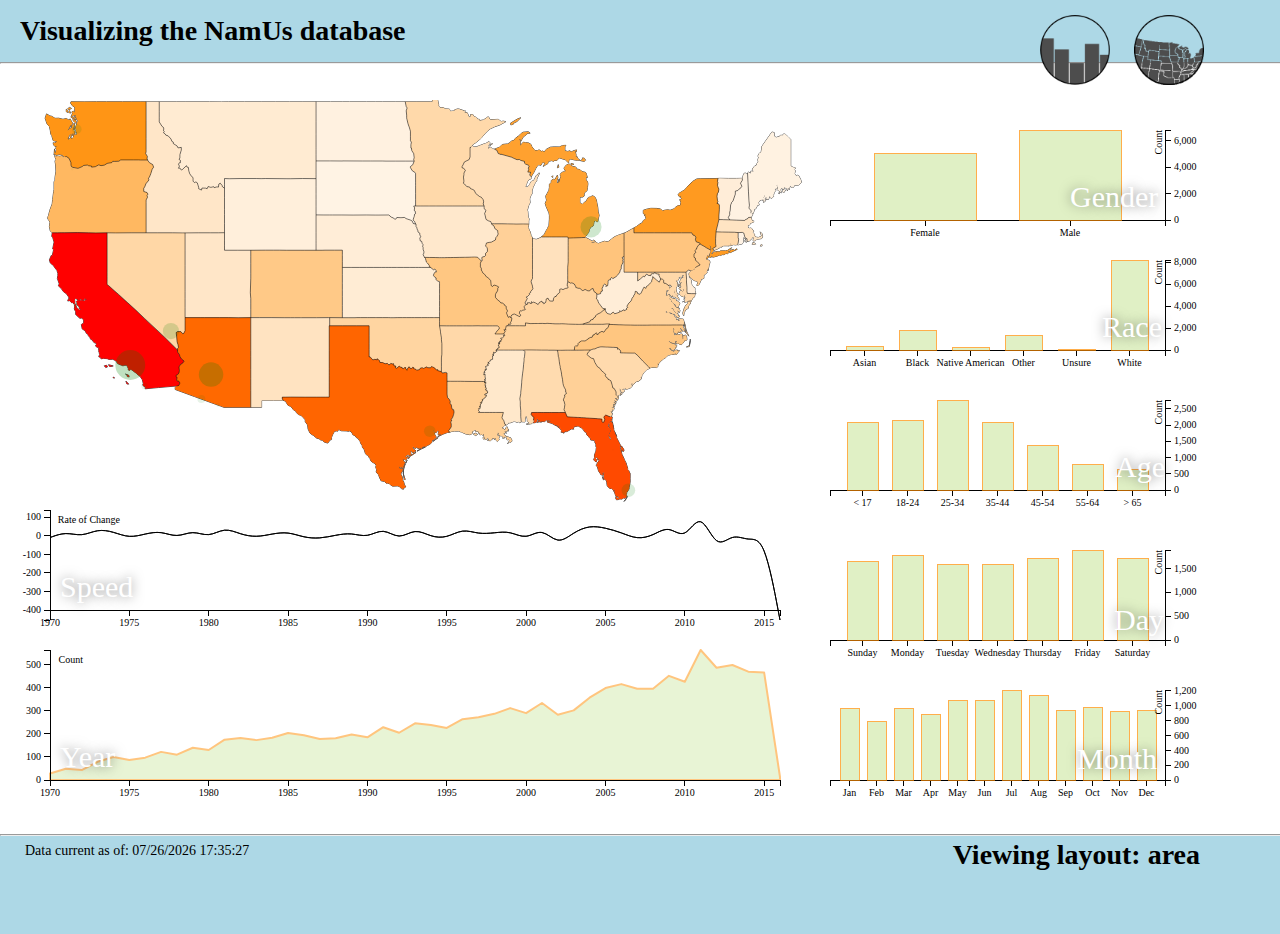
==== area.html @ 66db26d9 "Initial commit" ====
<!DOCTYPE html>
<html onclick="applyFilter(null, false);">
<head>
<meta charset='utf-8'>

<title>
Visualizing the NamUs Database
</title>
</head>

<style>
/* CSS properties here */

html, body {
    max-width: 100%;
    overflow-x: hidden;
}

body {
    font-size: 14px;
    font-family: Calibri;
    margin-bottom: -20px;
    margin-top: 0px;
    margin-left: 0px;
    margin-right: 0px;
}

td {
    vertical-align: top;
}

path {
  stroke-linejoin: round;
}

.element{
    text-shadow: 0px 0px 12px rgba(0, 0, 0, 0.5);
    color: #FFFFFF;
    font-size: 30px;
}

.filtergrid {
box-shadow: 0px 0px 40px 25px rgba(211, 235, 173, 0.75);
-moz-box-shadow: 0px 0px 40px 25px rgba(211, 235, 173, 0.75);
-webkit-box-shadow: 0px 0px 40px 25px rgba(211, 235, 173, 0.75);
}

.state-boundary {
  fill: none;
  stroke: #000;
  stroke-width: 0.5px;
}
  
.graticule { 
   fill: none;
   stroke: #000;
   stroke-width: 1px;
}

#tooltip {
    position: absolute;
    background-color: black;
    width: auto;
    height: auto;
    padding: 7px;
    -webkit-border-radius: 10px;
    -moz-border-radius: 10px;
    border-radius: 10px;
    -webkit-box-shadow: 4px 4px 10px rgba(0, 0, 0, 0.4);
    -mox-box-shadow: 4px 4px 4px 10px rgba(0, 0, 0, 0.4);
    box-shadow: 4px 4px 10px rbga(0, 0, 0, 0.4);
    pointer-events: none;
}

#tooltip.hidden {
    opacity: 0;
}

#location { 
	color: DarkOrange;
}

#tooltext { 
	color: white;
}

#total {
	color: yellow;
}

#tooltip p {
    margin: 0;
    font-family: sans-serif;
    font-size: 12px;
    line-height: 20px;
}

.bar {
    fill: #d3ebad;
    opacity: 0.7;
    stroke: darkorange;
    shape-rendering: crispEdges;
} 

.xaxis path, .xaxis line {
    fill: none;
    stroke: #000;
    shape-rendering: crispEdges;
}

.xaxis text{
    font-size: 10px;
}

.yaxis text {
    font-size: 10px;
}

.yaxis path, .yaxis line {
    
    fill: none;
    stroke: #000;
    shape-rendering: crispEdges;
    
}

.above {
  fill: #d3ebad;
}

.below {
  fill: darkorange;
  opacity: 0.5;
}
.line {
  fill: none;
  stroke: #000;
  stroke-width: 1px;
}

.filler {
    fill: darkorange;
    stroke: green;
    stroke-width: 2px;
    opacity: 0.5;
}


#svg {
    position: absolute;
    top: 100px;
    left: 20px;
}

#gender {
    position: absolute;
    left: 800px;
    top: 100px;
}

#race {
    position: absolute;
    left: 800px;
    top: 230px;
}

#age {
    position: absolute;
    left: 800px;
    top:  370px;
}

#day {
    position: absolute;
    left: 800px;
    top: 520px;
}

#month{
    position: absolute;
    left: 800px;
    top: 660px;    
}

#roc {
    position: absolute;
    left: 0px;
    top: 490px;
    z-index: -9999;
}

#year {
    position: absolute;
    left: 0px;
    top: 630px;
}

</style>

<body background="img/bg.png">

<script src='js/d3.v3.min.js'></script>
<script src='js/crossfilter.v1.js'></script>
<script src='js/topojson.js'></script>
<script src='js/jquery-2.1.3.js'></script>
<script src='js/jquery-ui.min.js'></script>
<script src='js/xdate.js'></script>

<div style="position: absolute; width: 100%; background-color: lightblue; padding: -10px -10px -10px -10px; ">
    
    <div style="height: 15px;"></div>
    <div align='left' id='title' style='height: 40px; font-size: 28px; font-family: Calibri; font-weight: bold; width: 1200px; margin-left:20px;'>
        Visualizing the NamUs database
    </div>

<hr align='left' width='100%' style="color: black !important; margin-bottom: 0px !important;">
  
</div>    

<script>
//Place JavaScript here
Array.prototype.sortOn = function(key){
    
    this.sort(function(a, b){
    
        if(a[key] < b[key]){
        
            return -1;
        
        }else if(a[key] > b[key]){
        
            return 1;
        }
        
        return 0;
    });
};

//Create canvas for choropleth
d3.select('body').append('svg')
	.attr('id', 'svg')
	.attr('width', 800)
	.attr('height', 425);

d3.select('body').append('svg:svg')
        .attr('id', 'gender')
        .attr('width', 400)
        .attr('height', 180);

d3.select('body').append('svg:svg')
        .attr('id', 'age')
        .attr('width', 400)
        .attr('height', 180);

d3.select('body').append('svg:svg')
        .attr('id', 'race')
        .attr('width', 400)
        .attr('height', 180);

d3.select('body').append('svg:svg')
        .attr('id', 'day')
        .attr('width', 400)
        .attr('height', 180);

d3.select('body').append('svg:svg')
        .attr('id', 'month')
        .attr('width', 400)
        .attr('height', 180);
    
function drawMap() {
    
    var project = d3.geo.mercator()
                .center([-90, 35])
		.scale(750);

    var path = d3.geo.path()
		.projection(project);

    var svg = d3.select('#svg');
    
    d3.json('json/us-states.json', function(json) {        
    
	svg.append('path')
		.datum(topojson.feature(json, json.objects.land))
		.attr('id', 'land')
		.attr('d', path)
		.attr('fill', '#fff')
		.attr('opacity', 0.7)
		.attr('stroke', 'black');
	
	svg.selectAll('path')
		.data(topojson.mesh(json, json.objects.states))
		.enter().append('path')
		.attr('d', path);
		
	svg.insert('path', '.graticule')
		.datum(topojson.mesh(json, json.objects.states, function(a, b) { return a !== b; }))
		.attr('class', 'state-boundary')
		.attr('d', path);
        
        svg.append("g")
	  	.attr("class", "map")
	   	.selectAll("path")
	   	.data(topojson.feature(json, json.objects.states).features)
	       	.enter().append("path")
	       	.attr("d", path)
                .attr("fill", "none")
	      	.attr("id", function(d){return d.properties.abb;});
	
    });    
        	
};

function categories(data,cat) {
	
	var cat_count = {};

	for(var i = 0; i< data.length; i++) {
			var num = data[i][cat];
			cat_count[num] = cat_count[num] ? cat_count[num]+1 : 1;};
		
	
        var states = []; 
	var prop;
	
        for (prop in cat_count) {
	
            states.push({'key' : prop, 'value' : cat_count[prop]});

        };
        
        return states;   
    
};
	
function drawPlaces() {
    
    d3.json('json/us-states.json', function(json) {        
    
        d3.csv('data/missing.csv', function(error, data) {
        
        data.forEach(function(d) {
            
            d.date = d3.time.format('%m/%d/%Y').parse(d.date);
            d.age = +d.age;
            d.year = +d.year;
            
        })
        
        var cf = crossfilter(data);        
        
        var states = categories(data, 'state');
                
        var byCity = cf.dimension(function(d) { return d.loc; });
        var ctyGroup = byCity.group();
              
        var cities = [];
        
        ctyGroup.reduceCount().top(100).forEach(function(d, i) {
            
            cities.push(d);
            
        });
        
        for(i = 0; i < cities.length; i++) {
            
            byCity.filterExact(cities[i]['key']);
            
            var dict = [];
            
            byCity.top(1).forEach(function(d, i) {
                
                dict.push(d.lat, d.lon);
                
            });
            
            cities[i].lat = dict[0];
            cities[i].lon = dict[1];
            
        };
        
        
        var project = d3.geo.mercator()
                .center([-90, 35])
		.scale(750);

        var path = d3.geo.path()
            	.projection(project);


        var radScale = d3.scale.sqrt()
		.domain([d3.min(cities, function (d) {return +d.value; }), 
			d3.max(cities, function (d) {return +d.value; })])
		.range([4,30]);
        
        var color = d3.scale.linear()
        	.domain([-50,600])
                .range(["white", "darkorange"]);
	
        var svg = d3.select('#svg');

        svg.selectAll("circle")
		.data(cities).enter().append("circle")
			.attr("id", function (d) {return d.key; })
			.attr("cx", function(d) {
				return project([+d.lon, +d.lat])[0];})
			.attr("cy", function(d) { 
				return project([+d.lon, +d.lat])[1];})
			.attr("r", 0)
			.style("fill", "green")
			.attr("opacity",0.0)
				.transition().duration(1500).delay(function (d, i) { return i*30; })
					.attr("cx", function(d) {
						return project([+d.lon, +d.lat])[0];})
					.attr("cy", function(d) { 
						return project([+d.lon, +d.lat])[1];})
					.attr("r", function (d) { return radScale(d.value); })
					.style("fill", "green")
					.attr("opacity",0.5)
					.sort(function (a, b) { return b.value - a.value; });
	
        
        states.forEach(function (d) {
		
		svg.select("path#"+d.key)
			.datum(d)
			.style("fill", "white")
				.transition().duration(750)
					.style("fill", color(+d.value)); 
        
        });
        
        svg.insert("path", ".graticule")
            .datum(topojson.mesh(json, json.objects.states, function(a, b) { return a !== b; }))
		.attr("class", "state-boundary")
		.attr("d", path)
		.style("stroke","black");
        
        states.forEach(function (d) {
		
            svg.select("path#"+d.key)
			.datum(d)
			.on("mouseover", function (d) {
			
                                d3.select("#tooltip")
					.style("left", (d3.event.pageX + 50) + "px")
					.style("top", (d3.event.pageY - 30) + "px")
					.style("opacity", 0.7)
					.select("#location")
						.text(d.key)
						.style("opacity", 1);

                                d3.select("#tooltip")
					.select("#total")
						.style("opacity", 1)
						.text(d.value); 
                                
                                applyFilter(d.key, false);
                                                                        
                        })
			
                        .on("mouseout", function () {
			
                            d3.select("#tooltip")
				.style("opacity", 0);
                        
                        
                        
                        })});	
	
            svg.selectAll("circle")
               .data(cities)
                    .sort(function (a, b) { return b.value - a.value; })
                        .on("mouseover", function (d) {
                            
                            d3.select(this).transition().duration(500)
				.attr("r", radScale(1.5 * d.value))
				.style("fill", "yellow")
				.style("stroke", "black")
				.style("stroke-width", "3");
			
                            d3.select("#tooltip")
                               .style("left", (d3.event.pageX + 50) + "px")
                               .style("top", (d3.event.pageY - 30) + "px")
                               .style("opacity", 0.7)
                               .select("#location")
                                    .text(d.key)
                                    .style("opacity", 1);
			
                            d3.select("#tooltip")
                                .select("#total")
				.style("opacity", 1)
                                    .text(d.value);
                        
                            applyFilter(d.key, false);
                                
                        })
		
                            .on("mouseout", function (d) {
			
                                d3.select(this)
                                    .transition().duration(500)
					.attr("r", radScale(d.value))
					.style("fill", "green")
					.style("stroke", "green")
					.style("stroke-width", "1");
			
                                d3.select("#tooltip")
                                    .style("opacity", 0);
                            
                                              
                        });
           
            });
    
    });
    
};
    
function drawBars(id, data) {
    
    if(id === "#gender" | id === "#race") {
        
        data.sortOn("key");
        
    }
    
    if(id === "#month") {
        data.sort(function(a, b) { 
            
            return d3.time.format("%b").parse(a.key) - d3.time.format("%b").parse(b.key); 
        
        });
    };
    
    if(id === "#day") {
        
        var temp = [0, 0, 0, 0, 0, 0, 0];
        
        data.forEach(function(d, i) {
            
            var day = d.key;
            
            if(day==="Sunday") {
                
                temp[0] = d;
            
            } else if(day === "Monday") {
                
                temp[1] = d;
            
            } else if(day === "Tuesday") {
                
                temp[2] = d;
            
            } else if(day === "Wednesday") {
                
                temp[3] = d;
                
            } else if(day === "Thursday") {
                
                temp[4] = d;
                
            } else if(day === "Friday") {
                
                temp[5] = d;
                
            } else { temp[6] = d; };           
                    
        });
        
        data = temp;
        
    };
    
    var margin = {top: 30, right: 30, bottom: 30, left: 30};
    var width = 400 - margin.left - margin.right;
    var height = 150 - margin.top - margin.bottom; 
    
    var x = d3.scale.ordinal().rangeRoundBands([5, width], 0.3);
    var y = d3.scale.linear().range([height, 0]);
    
    var xAxis = d3.svg.axis().scale(x).orient('bottom');
    var yAxis = d3.svg.axis().scale(y).orient('right').ticks(5);
    
    var chart = d3.select(id)
        .append('g')
            .attr('transform', 'translate(' + (margin.left - 5) + ',' + margin.top + ')');
    
    x.domain(data.map(function (d) { return d.key; }));
    y.domain([0, d3.max(data, function(d) { return d.value; })]);
    
    chart.append('g')
        .attr('class', 'xaxis')
        .attr('transform', 'translate(0,' + height + ")")
        .call(xAxis);

    chart.selectAll('rect')
        .data(data).enter().append('rect')
            .attr('class', 'bar')
            .attr('x', function(d, i) { return x(d.key); })
            .attr('y', function (d) { return y(d.value); })
            .attr('height', function(d) { return height - y(d.value); })
            .attr('width', x.rangeBand());
    
    chart.append('g')
        .attr('class', 'yaxis')
        .attr('transform', 'translate(' + width + ',0)')
        .call(yAxis)
        .append('text')
            .attr('transform', 'rotate(-90)')
            .attr('y', -10)
            .attr('dy', '.71em')
            .style('text-anchor', 'end')
            .text('Count');    
    
};

function updateBars(id, data) {
    
    if(id === "#gender" | id === "#race") {
        
        data.sortOn("key");
        
    }
    
    if(id === "#month") {
        data.sort(function(a, b) { 
            
            return d3.time.format("%b").parse(a.key) - d3.time.format("%b").parse(b.key); 
        
        });
    };
    
    if(id === "#day") {
        
        var temp = [0, 0, 0, 0, 0, 0, 0];
        
        data.forEach(function(d, i) {
            
            var day = d.key;
            
            if(day==="Sunday") {
                
                temp[0] = d;
            
            } else if(day === "Monday") {
                
                temp[1] = d;
            
            } else if(day === "Tuesday") {
                
                temp[2] = d;
            
            } else if(day === "Wednesday") {
                
                temp[3] = d;
                
            } else if(day === "Thursday") {
                
                temp[4] = d;
                
            } else if(day === "Friday") {
                
                temp[5] = d;
                
            } else { temp[6] = d; };           
                    
        });
        
        data = temp;
        
    };
    
    var margin = {top: 30, right: 30, bottom: 30, left: 30};
    var width = 400 - margin.left - margin.right;
    var height = 150 - margin.top - margin.bottom; 
    
    var x = d3.scale.ordinal().rangeRoundBands([5, width], 0.3);
    var y = d3.scale.linear().range([height, 0]);
    var xAxis = d3.svg.axis().scale(x).orient('bottom');
    var yAxis = d3.svg.axis().scale(y).orient('right').ticks(5);
    
    x.domain(data.map(function (d) { return d.key; }));
    y.domain([0, d3.max(data, function(d) { return d.value; })]);
    
    var chart = d3.select(id);   
    
    chart.selectAll('rect')
        .data(data).transition().duration(1000)
            .ease('linear')
            .attr('y', function (d) { return y(d.value); })
            .attr('height', function(d) { return height - y(d.value); })
    
    chart.selectAll('.yaxis').transition().duration(1000).ease('sin-in-out').call(yAxis);
            
    
    

};

function drawRoc(data) {
    
       var margin = {top: 20, right: 20, bottom: 30, left: 50},
       width = 800 - margin.left - margin.right,
       height = 150 - margin.top - margin.bottom;    
       
       var x = d3.time.scale()
            .range([0, width]);

        var y = d3.scale.linear()
            .range([110, 0]);

        var xAxis = d3.svg.axis()
            .scale(x)
            .orient("bottom");
            
        var yAxis = d3.svg.axis()
            .scale(y)
            .orient("left")
            .ticks(5);

        var line = d3.svg.area()
            .interpolate("basis")
            .x(function(d) { return x(d.date); })
            .y(function(d) { return y(d.diff); });

//        var area = d3.svg.area()
//            .interpolate("basis")
//            .x(function(d) { return x(d.date); })
//            .y1(function(d) { return y(d.diff); });

        var svg = d3.select("body").append("svg")
            .attr("id", "roc")
            .attr("width", width + margin.left + margin.right)
            .attr("height", height + margin.top + margin.bottom)
            .append("g")
              .attr("transform", "translate(" + margin.left + "," + margin.top + ")");
      
        x.domain(d3.extent(data, function(d) { return d.date; }));

        y.domain(d3.extent(data, function(d) { return d.diff; }));

        svg.datum(data);
            
    
//        svg.append("clipPath")
//            .attr("id", "clip-below")
//            .append("path")
//            .attr("d", area.y0(height));
//
//        svg.append("clipPath")
//            .attr("id", "clip-above")
//            .append("path")
//            .attr("d", area.y0(0));
//
//        svg.append("path")
//            .attr("class", "above")
//            .attr("clip-path", "url(#clip-above)")
//            .attr("d", area.y0(function(d) { return y(0); }));
//
//        svg.append("path")
//            .attr("class", "below")
//            .attr("clip-path", "url(#clip-below)")
//            .attr("d", area(data));

        svg.append("path")
            .attr("class", "line")
            .attr("d", line(data));
    
            
        svg.append("g")
            .attr("class", "xaxis")
            .attr("transform", "translate(0," + height + ")")
            .call(xAxis);

        svg.append("g")
            .attr("class", "yaxis")
            .call(yAxis)
            .append("text")
                //.attr("transform", "rotate(-90)")
                .attr("y", 6)
                .attr("x", 70)
                .attr("dy", ".71em")
                .style("text-anchor", "end")
                .text("Rate of Change");
      
};

function updateRoc(data) {
    
       var margin = {top: 20, right: 20, bottom: 30, left: 50},
       width = 800 - margin.left - margin.right,
       height = 150 - margin.top - margin.bottom;    
       
       var x = d3.time.scale()
            .range([0, width])
            .domain(d3.extent(data, function(d) { return d.date; }));

        var y = d3.scale.linear()
            .range([100, 0])
            .domain(d3.extent(data, function(d) {return d.diff; }));

        var xAxis = d3.svg.axis()
            .scale(x)
            .orient("bottom");
            
        var yAxis = d3.svg.axis()
            .scale(y)
            .orient("left")
            .ticks(5);

        var line = d3.svg.area()
            .interpolate("basis")
            .x(function(d) { return x(d.date); })
            .y(function(d) { return y(d.diff); });

        var area = d3.svg.area()
            .interpolate("basis")
            .x(function(d) { return x(d.date); })
            .y1(function(d) { return y(d.diff); });

        var svg = d3.select("#roc");
        
            
        svg.datum(data);

//        svg.selectAll("#clip-below").append('path').transition().duration(500).ease('linear')
//            .attr("d", area.y0(height));
//
//        svg.selectAll("#clip-above").append("path").transition().duration(500).ease('linear')
//            .attr("d", area.y0(0));
//
//        svg.selectAll(".above").transition().duration(500)
//            .attr("clip-path", "url(#clip-above)")
//            .attr("d", area.y0(function(d) { return y(0); }));
//
//        svg.selectAll(".below").transition().duration(500)
//            .attr("clip-path", "url(#clip-below)")
//            .attr("d", area(data));

        svg.selectAll(".line").transition().duration(500).ease('linear')
            .attr("d", line(data));
            
        svg.selectAll('.yaxis').transition().duration(500).ease('linear').call(yAxis);
        
};


function drawArea(data) {
    
    var margin = {top: 20, right: 20, bottom: 30, left: 50},
    width = 800 - margin.left - margin.right,
    height = 180 - margin.top - margin.bottom;    
    
    var x = d3.time.scale()
        .range([0, width]);

    var y = d3.scale.linear()
        .range([130, 0]);

    var xAxis = d3.svg.axis()
        .scale(x)
        .orient("bottom");

    var yAxis = d3.svg.axis()
        .scale(y)
        .orient("left")
        .ticks(5);

    var area = d3.svg.area()
        .x(function(d) { return x(d.date); })
        .y0(height)
        .y1(function(d) { return y(d.value); });

    var svg = d3.select("body").append("svg")
        .attr("id", "year")
        .attr("width", width + margin.left + margin.right)
        .attr("height", height + margin.top + margin.bottom)
        .append("g")
            .attr("transform", "translate(" + margin.left + "," + margin.top + ")");

    x.domain(d3.extent(data, function(d) { return d.date; }));
    y.domain([0, d3.max(data, function(d) { return d.value; })]);

    svg.append("path")
        .datum(data)
        .attr("id", "countline")
        .attr("stroke", "darkorange")
        .attr("stroke-width", "2px")
        .attr("fill", "#d3ebad")
        .attr("opacity", 0.5)
        .attr("d", area);

    svg.append("g")
        .attr("class", "xaxis")
        .attr("transform", "translate(0," + height + ")")
        .call(xAxis);

    svg.append("g")
        .attr("class", "yaxis")
        .call(yAxis)
        .append("text")
            //.attr("transform", "rotate(-90)")
            .attr("y", 6)
            .attr("x", 33)
            .attr("dy", ".71em")
            .style("text-anchor", "end")
            .text("Count");    

};

function updateArea(data) {
    
    var margin = {top: 20, right: 20, bottom: 30, left: 50},
    width = 800 - margin.left - margin.right,
    height = 180 - margin.top - margin.bottom;    
    
    var x = d3.time.scale()
        .range([0, width]);

    var y = d3.scale.linear()
        .range([height, 0]);

    var xAxis = d3.svg.axis()
        .scale(x)
        .orient("bottom");

    var yAxis = d3.svg.axis()
        .scale(y)
        .orient("left")
        .ticks(5);

    var area = d3.svg.area()
        .x(function(d) { return x(d.date); })
        .y0(height)
        .y1(function(d) { return y(d.value); });

    var svg = d3.select("#year");
    
    x.domain(d3.extent(data, function(d) { return d.date; }));
    y.domain([0, d3.max(data, function(d) { return d.value; })]);

    svg.select("#countline").transition().duration(1000).ease('linear')
        .attr("stroke", "darkorange")
        .attr("stroke-width", "2px")
        .attr("fill", "#d3ebad")
        .attr("opacity", 0.5)
        .attr("d", area(data));

    svg.selectAll('.yaxis').transition().duration(1000).ease('linear').call(yAxis);
        
};

function applyFilter(abb, mode) {
    
    d3.csv('data/missing.csv', function(error, data) {
    
        var cf = crossfilter(data);
        
        if(abb !== null) {
        
            var test = abb.split(',');
        
        } else {
            
            var test = 0;
            
        }
        
        if(test.length > 1) {
            
            var byLoc = cf.dimension(function(d) { return d.loc; });
            byLoc.filter(abb);
            
            var results = [];
            byLoc.top(Infinity).forEach(function(d, i) { 
            
                results.push(d)
        
            });
        
        
        } else { 
        
            var byLoc = cf.dimension(function(d) { return d.state; });
            byLoc.filter(abb);
            
            var results = [];
            byLoc.top(Infinity).forEach(function(d, i) { 
            
                results.push(d)
        
            });
        
        }
        
        var df = crossfilter(results);
        var byGender = cf.dimension(function(d) { return d.sex; });
        var byRace = cf.dimension(function(d) { return d.race; });
        var byYear = cf.dimension(function (d) { return d.year; });
        var byMonth = cf.dimension(function(d) { return d.month; });
        var byDay = cf.dimension(function(d) { return d.day; });
        
        var sex = [];
        byGender.group().reduceCount().top(Infinity).forEach(function(d, i) {
            
            sex.push(d);
            
        });
        
        var race = [];
        byRace.group().reduceCount().top(Infinity).forEach(function(d, i) {
            
            race.push(d);
            
        });
        
        var ageBinOne = 0;
        var ageBinTwo = 0;
        var ageBinThree = 0;
        var ageBinFour = 0;
        var ageBinFive = 0;
        var ageBinSix = 0;
        var ageBinSeven = 0;
        
        results.forEach(function(d, i) {
            
            if(d.age < 18) { ageBinOne += 1; } 
            else if(d.age > 17 && d.age < 25) { ageBinTwo += 1; }
            else if(d.age > 24 && d.age < 35) { ageBinThree += 1; }
            else if(d.age > 34 && d.age < 45) { ageBinFour += 1; }
            else if(d.age > 44 && d.age < 55) { ageBinFive += 1; }
            else if(d.age > 54 && d. age < 65) { ageBinSix += 1; }
            else { ageBinSeven += 1; };
            
        });
        
        var age = [ {'key' : '< 17', 'value' : ageBinOne},
                    {'key' : '18-24', 'value' : ageBinTwo},
                    {'key' : '25-34', 'value' : ageBinThree},
                    {'key' : '35-44', 'value' : ageBinFour},
                    {'key' : '45-54', 'value' : ageBinFive},
                    {'key' : '55-64', 'value' : ageBinSix},
                    {'key' : '> 65', 'value' : ageBinSeven} ]
        
        
        var year = [];
        byYear.group().reduceCount().top(10).forEach(function(d, i) {
            
            year.push(d);
            
        });
        
        var month = [];
        byMonth.group().reduceCount().top(Infinity).forEach(function(d, i) {
            
            month.push({'key' : d.key.substring(0,3), 'value' : d.value});
            
        });
        
        
        var day = [];
        byDay.group().reduceCount().top(Infinity).forEach(function(d, i) {
            
            day.push(d);
        
        });
        
        var cumulative = [];
        byYear.group().reduceCount().top(Infinity).forEach(function(d, i) {
            
            cumulative.push({'key': d.key, 'value' : d.value + 1});
        
        });
        
        cumulative.sort(function(a, b) { return (+a.key) - (+b.key); });
        var cumsum = 0;
        var valdiff = 0;
        cumulative.forEach(function(d, i) { 

            cumulative[i].diff = d.value - valdiff;
            cumsum += d.value;
            cumulative[i].count = cumsum;
            valdiff = d.value;
            cumulative[i].date = new Date(d.key, 0);
            
        });
        
        var time = [];
        
        cumulative.forEach(function(d, i) {
            
            var end = new Date().getFullYear().toString();
            
            if(+d.key > 1969 && d.key < end) {
                
                time.push(d);
            }
            
        });
        
        if(mode !== true) {
        
            updateBars("#gender", sex);
            updateBars("#age", age);
            updateBars("#race", race);
            updateBars("#month", month);
            updateBars("#day", day);
            updateArea(time);
            updateRoc(time);
        
        } else {
        
            drawBars("#gender", sex);
            drawBars("#age", age);
            drawBars("#race", race);
            drawBars("#month", month);
            drawBars("#day", day);
            drawArea(time);
            drawRoc(time);
        
        }
        
    });

};

drawMap();
drawPlaces();
applyFilter(null, true);
</script>

<!---place page content here--->
<div style='position: absolute; left: 1020px; top: 15px;'>
    <div>
        <a href="area.html"><img src='img/icon-bar.png' width='70' height='70' style='margin-left: 20px;' alt="View Area"></a>
        <a href="point.html"><img src='img/icon-map.png' width='70' height='70' style='margin-left: 20px;' alt="View Point"></a>
    </div>
</div>
<div id="tooltip" class="hidden">
    <p><span id="location"><strong>Anywhere, USA</strong></span></p>
	<p><span id="tooltext">Total: </span><span id="total"><strong>100</strong></span></p>
</div>

<div style="position: absolute; left: 1070px; top: 180px;" class='element'>Gender</div>
<div style="position: absolute; left: 1102px; top: 310px;" class='element'>Race</div>
<div style="position: absolute; left: 1115px; top: 450px;" class='element'>Age</div>
<div style="position: absolute; left: 1114px; top: 603px;" class='element'>Day</div>
<div style="position: absolute; left: 1077px; top: 742px;" class='element'>Month</div>
<div style="position: absolute; left: 60px; top: 570px;" class='element'>Speed</div>
<div style="position: absolute; left: 60px; top: 740px; z-index: 9999;" class='element'>Year</div>

<div style="margin-top: 155px; width: 100%; position: absolute; top: 680px;">

    <div style="background-color: lightblue; padding: -10px -10px -10px -10px; height: 100px;">
        <hr align='left' width='100%' style="margin-top: -1px;">
                <div align="left" style="margin-left: 25px; font-size: 14px; font-family: Calibri;">
    Data current as of:  <span id="LastModified">
        <script>
document.write(document.lastModified);
</script>
    </span>            
</div>

        <div align='right' id='footer' style='margin-right: 55px; margin-top: -20px; font-size: 28px; font-family: Calibri; font-weight: bold; width: 1200px; '>
            Viewing layout:  area
        </div>
      
    </div>
</div>
</body>
</html>
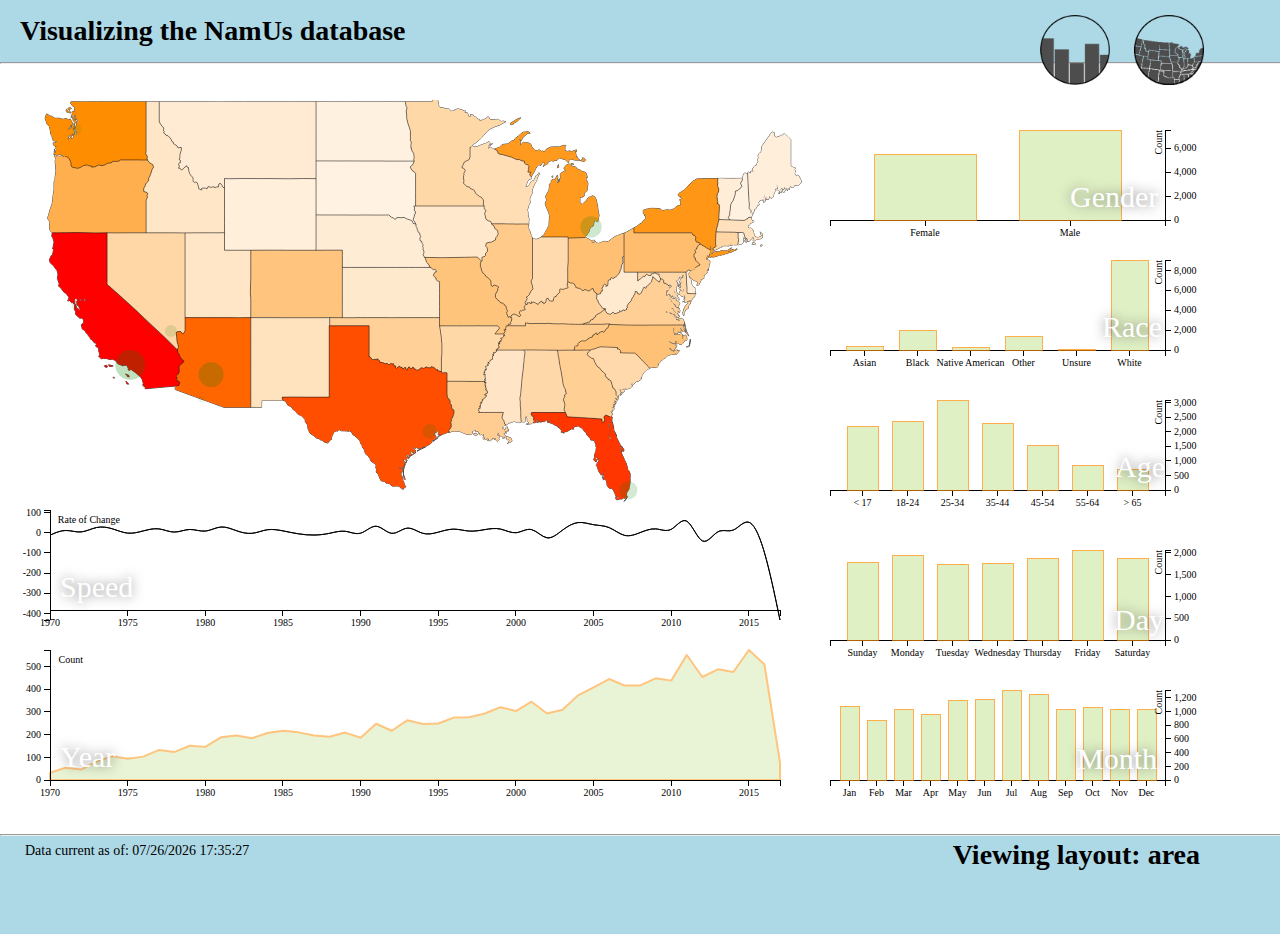
==== commit 80e1a890: "update" ====
--- a/area.html
+++ b/area.html
@@ -418,8 +418,14 @@
 					.style("fill", "green")
 					.attr("opacity",0.5)
 					.sort(function (a, b) { return b.value - a.value; });
-	
-        
+
+            svg.insert("path", ".graticule")
+                    .datum(topojson.mesh(json, json.objects.states, function(a, b) { return a !== b; }))
+                    .attr("class", "state-boundary")
+                    .attr("d", path)
+                    .style("stroke","black");
+
+
         states.forEach(function (d) {
 		
 		svg.select("path#"+d.key)
@@ -430,12 +436,7 @@
         
         });
         
-        svg.insert("path", ".graticule")
-            .datum(topojson.mesh(json, json.objects.states, function(a, b) { return a !== b; }))
-		.attr("class", "state-boundary")
-		.attr("d", path)
-		.style("stroke","black");
-        
+
         states.forEach(function (d) {
 		
             svg.select("path#"+d.key)
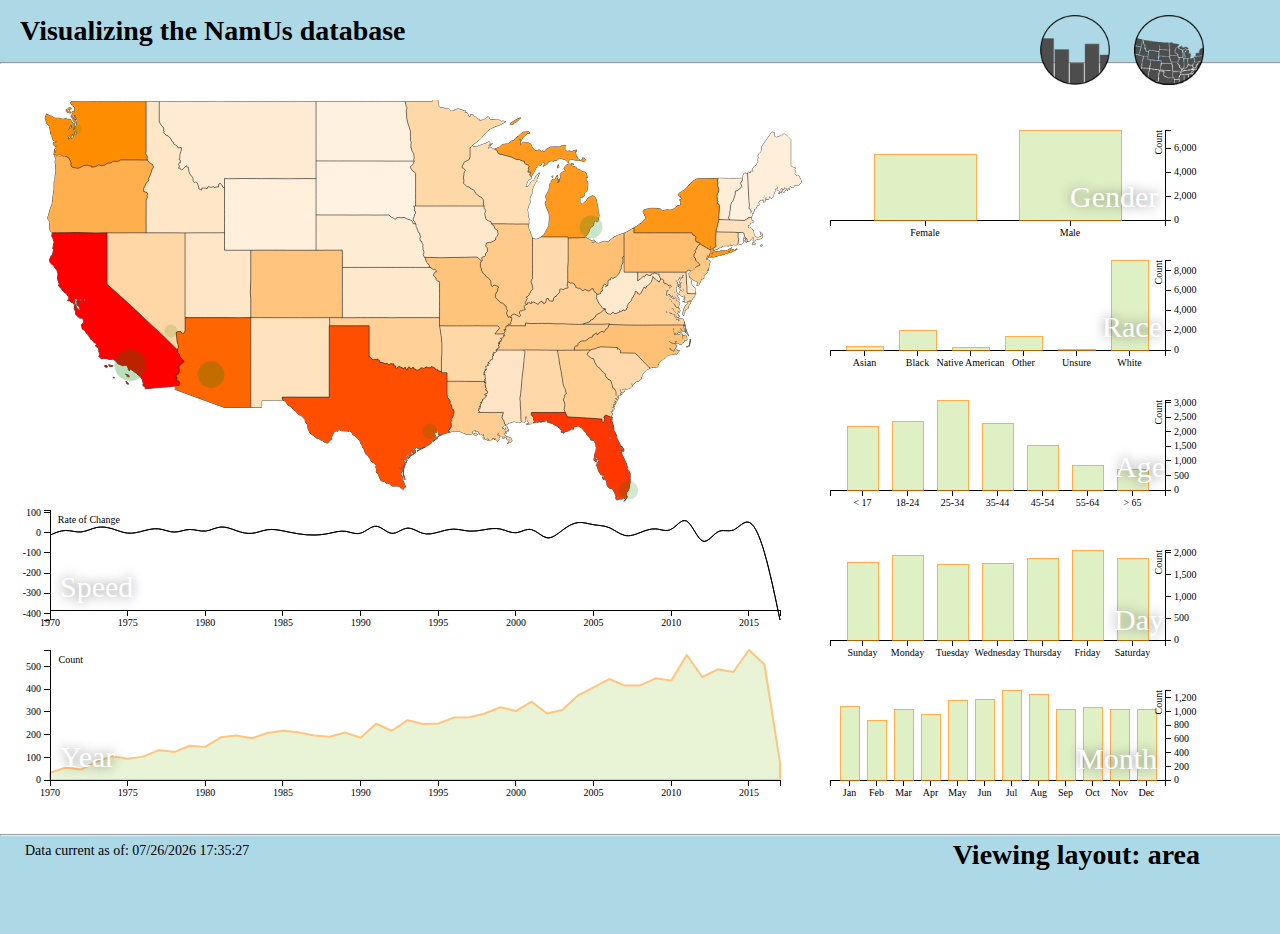
==== commit 8131c7a6: "update" ====
--- a/area.html
+++ b/area.html
@@ -1,199 +1,199 @@
 <!DOCTYPE html>
 <html onclick="applyFilter(null, false);">
 <head>
-<meta charset='utf-8'>
-
-<title>
-Visualizing the NamUs Database
-</title>
+    <meta charset='utf-8'>
+
+    <title>
+        Visualizing the NamUs Database
+    </title>
 </head>
 
 <style>
-/* CSS properties here */
-
-html, body {
-    max-width: 100%;
-    overflow-x: hidden;
-}
-
-body {
-    font-size: 14px;
-    font-family: Calibri;
-    margin-bottom: -20px;
-    margin-top: 0px;
-    margin-left: 0px;
-    margin-right: 0px;
-}
-
-td {
-    vertical-align: top;
-}
-
-path {
-  stroke-linejoin: round;
-}
-
-.element{
-    text-shadow: 0px 0px 12px rgba(0, 0, 0, 0.5);
-    color: #FFFFFF;
-    font-size: 30px;
-}
-
-.filtergrid {
-box-shadow: 0px 0px 40px 25px rgba(211, 235, 173, 0.75);
--moz-box-shadow: 0px 0px 40px 25px rgba(211, 235, 173, 0.75);
--webkit-box-shadow: 0px 0px 40px 25px rgba(211, 235, 173, 0.75);
-}
-
-.state-boundary {
-  fill: none;
-  stroke: #000;
-  stroke-width: 0.5px;
-}
-  
-.graticule { 
-   fill: none;
-   stroke: #000;
-   stroke-width: 1px;
-}
-
-#tooltip {
-    position: absolute;
-    background-color: black;
-    width: auto;
-    height: auto;
-    padding: 7px;
-    -webkit-border-radius: 10px;
-    -moz-border-radius: 10px;
-    border-radius: 10px;
-    -webkit-box-shadow: 4px 4px 10px rgba(0, 0, 0, 0.4);
-    -mox-box-shadow: 4px 4px 4px 10px rgba(0, 0, 0, 0.4);
-    box-shadow: 4px 4px 10px rbga(0, 0, 0, 0.4);
-    pointer-events: none;
-}
-
-#tooltip.hidden {
-    opacity: 0;
-}
-
-#location { 
-	color: DarkOrange;
-}
-
-#tooltext { 
-	color: white;
-}
-
-#total {
-	color: yellow;
-}
-
-#tooltip p {
-    margin: 0;
-    font-family: sans-serif;
-    font-size: 12px;
-    line-height: 20px;
-}
-
-.bar {
-    fill: #d3ebad;
-    opacity: 0.7;
-    stroke: darkorange;
-    shape-rendering: crispEdges;
-} 
-
-.xaxis path, .xaxis line {
-    fill: none;
-    stroke: #000;
-    shape-rendering: crispEdges;
-}
-
-.xaxis text{
-    font-size: 10px;
-}
-
-.yaxis text {
-    font-size: 10px;
-}
-
-.yaxis path, .yaxis line {
-    
-    fill: none;
-    stroke: #000;
-    shape-rendering: crispEdges;
-    
-}
-
-.above {
-  fill: #d3ebad;
-}
-
-.below {
-  fill: darkorange;
-  opacity: 0.5;
-}
-.line {
-  fill: none;
-  stroke: #000;
-  stroke-width: 1px;
-}
-
-.filler {
-    fill: darkorange;
-    stroke: green;
-    stroke-width: 2px;
-    opacity: 0.5;
-}
-
-
-#svg {
-    position: absolute;
-    top: 100px;
-    left: 20px;
-}
-
-#gender {
-    position: absolute;
-    left: 800px;
-    top: 100px;
-}
-
-#race {
-    position: absolute;
-    left: 800px;
-    top: 230px;
-}
-
-#age {
-    position: absolute;
-    left: 800px;
-    top:  370px;
-}
-
-#day {
-    position: absolute;
-    left: 800px;
-    top: 520px;
-}
-
-#month{
-    position: absolute;
-    left: 800px;
-    top: 660px;    
-}
-
-#roc {
-    position: absolute;
-    left: 0px;
-    top: 490px;
-    z-index: -9999;
-}
-
-#year {
-    position: absolute;
-    left: 0px;
-    top: 630px;
-}
+    /* CSS properties here */
+
+    html, body {
+        max-width: 100%;
+        overflow-x: hidden;
+    }
+
+    body {
+        font-size: 14px;
+        font-family: Calibri;
+        margin-bottom: -20px;
+        margin-top: 0px;
+        margin-left: 0px;
+        margin-right: 0px;
+    }
+
+    td {
+        vertical-align: top;
+    }
+
+    path {
+        stroke-linejoin: round;
+    }
+
+    .element {
+        text-shadow: 0px 0px 12px rgba(0, 0, 0, 0.5);
+        color: #FFFFFF;
+        font-size: 30px;
+    }
+
+    .filtergrid {
+        box-shadow: 0px 0px 40px 25px rgba(211, 235, 173, 0.75);
+        -moz-box-shadow: 0px 0px 40px 25px rgba(211, 235, 173, 0.75);
+        -webkit-box-shadow: 0px 0px 40px 25px rgba(211, 235, 173, 0.75);
+    }
+
+    .state-boundary {
+        fill: none;
+        stroke: #000;
+        stroke-width: 0.5px;
+    }
+
+    .graticule {
+        fill: none;
+        stroke: #000;
+        stroke-width: 1px;
+    }
+
+    #tooltip {
+        position: absolute;
+        background-color: black;
+        width: auto;
+        height: auto;
+        padding: 7px;
+        -webkit-border-radius: 10px;
+        -moz-border-radius: 10px;
+        border-radius: 10px;
+        -webkit-box-shadow: 4px 4px 10px rgba(0, 0, 0, 0.4);
+        -mox-box-shadow: 4px 4px 4px 10px rgba(0, 0, 0, 0.4);
+        box-shadow: 4px 4px 10px rbga(0, 0, 0, 0.4);
+        pointer-events: none;
+    }
+
+    #tooltip.hidden {
+        opacity: 0;
+    }
+
+    #location {
+        color: DarkOrange;
+    }
+
+    #tooltext {
+        color: white;
+    }
+
+    #total {
+        color: yellow;
+    }
+
+    #tooltip p {
+        margin: 0;
+        font-family: sans-serif;
+        font-size: 12px;
+        line-height: 20px;
+    }
+
+    .bar {
+        fill: #d3ebad;
+        opacity: 0.7;
+        stroke: darkorange;
+        shape-rendering: crispEdges;
+    }
+
+    .xaxis path, .xaxis line {
+        fill: none;
+        stroke: #000;
+        shape-rendering: crispEdges;
+    }
+
+    .xaxis text {
+        font-size: 10px;
+    }
+
+    .yaxis text {
+        font-size: 10px;
+    }
+
+    .yaxis path, .yaxis line {
+
+        fill: none;
+        stroke: #000;
+        shape-rendering: crispEdges;
+
+    }
+
+    .above {
+        fill: #d3ebad;
+    }
+
+    .below {
+        fill: darkorange;
+        opacity: 0.5;
+    }
+
+    .line {
+        fill: none;
+        stroke: #000;
+        stroke-width: 1px;
+    }
+
+    .filler {
+        fill: darkorange;
+        stroke: green;
+        stroke-width: 2px;
+        opacity: 0.5;
+    }
+
+    #svg {
+        position: absolute;
+        top: 100px;
+        left: 20px;
+    }
+
+    #gender {
+        position: absolute;
+        left: 800px;
+        top: 100px;
+    }
+
+    #race {
+        position: absolute;
+        left: 800px;
+        top: 230px;
+    }
+
+    #age {
+        position: absolute;
+        left: 800px;
+        top: 370px;
+    }
+
+    #day {
+        position: absolute;
+        left: 800px;
+        top: 520px;
+    }
+
+    #month {
+        position: absolute;
+        left: 800px;
+        top: 660px;
+    }
+
+    #roc {
+        position: absolute;
+        left: 0px;
+        top: 490px;
+        z-index: -9999;
+    }
+
+    #year {
+        position: absolute;
+        left: 0px;
+        top: 630px;
+    }
 
 </style>
 
@@ -207,524 +207,591 @@
 <script src='js/xdate.js'></script>
 
 <div style="position: absolute; width: 100%; background-color: lightblue; padding: -10px -10px -10px -10px; ">
-    
+
     <div style="height: 15px;"></div>
-    <div align='left' id='title' style='height: 40px; font-size: 28px; font-family: Calibri; font-weight: bold; width: 1200px; margin-left:20px;'>
+    <div align='left' id='title'
+         style='height: 40px; font-size: 28px; font-family: Calibri; font-weight: bold; width: 1200px; margin-left:20px;'>
         Visualizing the NamUs database
     </div>
 
-<hr align='left' width='100%' style="color: black !important; margin-bottom: 0px !important;">
-  
-</div>    
+    <hr align='left' width='100%'
+        style="color: black !important; margin-bottom: 0px !important;">
+
+</div>
 
 <script>
-//Place JavaScript here
-Array.prototype.sortOn = function(key){
-    
-    this.sort(function(a, b){
-    
-        if(a[key] < b[key]){
-        
-            return -1;
-        
-        }else if(a[key] > b[key]){
-        
-            return 1;
-        }
-        
-        return 0;
-    });
-};
-
-//Create canvas for choropleth
-d3.select('body').append('svg')
-	.attr('id', 'svg')
-	.attr('width', 800)
-	.attr('height', 425);
-
-d3.select('body').append('svg:svg')
-        .attr('id', 'gender')
-        .attr('width', 400)
-        .attr('height', 180);
-
-d3.select('body').append('svg:svg')
-        .attr('id', 'age')
-        .attr('width', 400)
-        .attr('height', 180);
-
-d3.select('body').append('svg:svg')
-        .attr('id', 'race')
-        .attr('width', 400)
-        .attr('height', 180);
-
-d3.select('body').append('svg:svg')
-        .attr('id', 'day')
-        .attr('width', 400)
-        .attr('height', 180);
-
-d3.select('body').append('svg:svg')
-        .attr('id', 'month')
-        .attr('width', 400)
-        .attr('height', 180);
-    
-function drawMap() {
-    
-    var project = d3.geo.mercator()
-                .center([-90, 35])
-		.scale(750);
-
-    var path = d3.geo.path()
-		.projection(project);
-
-    var svg = d3.select('#svg');
-    
-    d3.json('json/us-states.json', function(json) {        
-    
-	svg.append('path')
-		.datum(topojson.feature(json, json.objects.land))
-		.attr('id', 'land')
-		.attr('d', path)
-		.attr('fill', '#fff')
-		.attr('opacity', 0.7)
-		.attr('stroke', 'black');
-	
-	svg.selectAll('path')
-		.data(topojson.mesh(json, json.objects.states))
-		.enter().append('path')
-		.attr('d', path);
-		
-	svg.insert('path', '.graticule')
-		.datum(topojson.mesh(json, json.objects.states, function(a, b) { return a !== b; }))
-		.attr('class', 'state-boundary')
-		.attr('d', path);
-        
-        svg.append("g")
-	  	.attr("class", "map")
-	   	.selectAll("path")
-	   	.data(topojson.feature(json, json.objects.states).features)
-	       	.enter().append("path")
-	       	.attr("d", path)
-                .attr("fill", "none")
-	      	.attr("id", function(d){return d.properties.abb;});
-	
-    });    
-        	
-};
-
-function categories(data,cat) {
-	
-	var cat_count = {};
-
-	for(var i = 0; i< data.length; i++) {
-			var num = data[i][cat];
-			cat_count[num] = cat_count[num] ? cat_count[num]+1 : 1;};
-		
-	
-        var states = []; 
-	var prop;
-	
-        for (prop in cat_count) {
-	
-            states.push({'key' : prop, 'value' : cat_count[prop]});
-
-        };
-        
-        return states;   
-    
-};
-	
-function drawPlaces() {
-    
-    d3.json('json/us-states.json', function(json) {        
-    
-        d3.csv('data/missing.csv', function(error, data) {
-        
-        data.forEach(function(d) {
-            
-            d.date = d3.time.format('%m/%d/%Y').parse(d.date);
-            d.age = +d.age;
-            d.year = +d.year;
-            
-        })
-        
-        var cf = crossfilter(data);        
-        
-        var states = categories(data, 'state');
-                
-        var byCity = cf.dimension(function(d) { return d.loc; });
-        var ctyGroup = byCity.group();
-              
-        var cities = [];
-        
-        ctyGroup.reduceCount().top(100).forEach(function(d, i) {
-            
-            cities.push(d);
-            
+    //Place JavaScript here
+    Array.prototype.sortOn = function (key) {
+
+        this.sort(function (a, b) {
+
+            if (a[key] < b[key]) {
+
+                return -1;
+
+            } else if (a[key] > b[key]) {
+
+                return 1;
+            }
+
+            return 0;
         });
-        
-        for(i = 0; i < cities.length; i++) {
-            
-            byCity.filterExact(cities[i]['key']);
-            
-            var dict = [];
-            
-            byCity.top(1).forEach(function(d, i) {
-                
-                dict.push(d.lat, d.lon);
-                
-            });
-            
-            cities[i].lat = dict[0];
-            cities[i].lon = dict[1];
-            
-        };
-        
-        
+    };
+
+    //Create canvas for choropleth
+    d3.select('body').append('svg')
+            .attr('id', 'svg')
+            .attr('width', 800)
+            .attr('height', 425);
+
+    d3.select('body').append('svg:svg')
+            .attr('id', 'gender')
+            .attr('width', 400)
+            .attr('height', 180);
+
+    d3.select('body').append('svg:svg')
+            .attr('id', 'age')
+            .attr('width', 400)
+            .attr('height', 180);
+
+    d3.select('body').append('svg:svg')
+            .attr('id', 'race')
+            .attr('width', 400)
+            .attr('height', 180);
+
+    d3.select('body').append('svg:svg')
+            .attr('id', 'day')
+            .attr('width', 400)
+            .attr('height', 180);
+
+    d3.select('body').append('svg:svg')
+            .attr('id', 'month')
+            .attr('width', 400)
+            .attr('height', 180);
+
+    function drawMap() {
+
         var project = d3.geo.mercator()
                 .center([-90, 35])
-		.scale(750);
+                .scale(750);
 
         var path = d3.geo.path()
-            	.projection(project);
-
-
-        var radScale = d3.scale.sqrt()
-		.domain([d3.min(cities, function (d) {return +d.value; }), 
-			d3.max(cities, function (d) {return +d.value; })])
-		.range([4,30]);
-        
-        var color = d3.scale.linear()
-        	.domain([-50,600])
-                .range(["white", "darkorange"]);
-	
+                .projection(project);
+
         var svg = d3.select('#svg');
 
-        svg.selectAll("circle")
-		.data(cities).enter().append("circle")
-			.attr("id", function (d) {return d.key; })
-			.attr("cx", function(d) {
-				return project([+d.lon, +d.lat])[0];})
-			.attr("cy", function(d) { 
-				return project([+d.lon, +d.lat])[1];})
-			.attr("r", 0)
-			.style("fill", "green")
-			.attr("opacity",0.0)
-				.transition().duration(1500).delay(function (d, i) { return i*30; })
-					.attr("cx", function(d) {
-						return project([+d.lon, +d.lat])[0];})
-					.attr("cy", function(d) { 
-						return project([+d.lon, +d.lat])[1];})
-					.attr("r", function (d) { return radScale(d.value); })
-					.style("fill", "green")
-					.attr("opacity",0.5)
-					.sort(function (a, b) { return b.value - a.value; });
-
-            svg.insert("path", ".graticule")
-                    .datum(topojson.mesh(json, json.objects.states, function(a, b) { return a !== b; }))
-                    .attr("class", "state-boundary")
+        d3.json('json/us-states.json', function (json) {
+
+            svg.append('path')
+                    .datum(topojson.feature(json, json.objects.land))
+                    .attr('id', 'land')
+                    .attr('d', path)
+                    .attr('fill', '#fff')
+                    .attr('opacity', 0.7)
+                    .attr('stroke', 'black');
+
+            svg.selectAll('path')
+                    .data(topojson.mesh(json, json.objects.states))
+                    .enter().append('path')
+                    .attr('d', path);
+
+            svg.insert('path', '.graticule')
+                    .datum(topojson.mesh(json, json.objects.states, function (a, b) {
+                        return a !== b;
+                    }))
+                    .attr('class', 'state-boundary')
+                    .attr('d', path);
+
+            svg.append("g")
+                    .attr("class", "map")
+                    .selectAll("path")
+                    .data(topojson.feature(json, json.objects.states).features)
+                    .enter().append("path")
                     .attr("d", path)
-                    .style("stroke","black");
-
-
-        states.forEach(function (d) {
-		
-		svg.select("path#"+d.key)
-			.datum(d)
-			.style("fill", "white")
-				.transition().duration(750)
-					.style("fill", color(+d.value)); 
-        
+                    .attr("fill", "none")
+                    .attr("id", function (d) {
+                        return d.properties.abb;
+                    });
+
         });
-        
-
-        states.forEach(function (d) {
-		
-            svg.select("path#"+d.key)
-			.datum(d)
-			.on("mouseover", function (d) {
-			
-                                d3.select("#tooltip")
-					.style("left", (d3.event.pageX + 50) + "px")
-					.style("top", (d3.event.pageY - 30) + "px")
-					.style("opacity", 0.7)
-					.select("#location")
-						.text(d.key)
-						.style("opacity", 1);
-
-                                d3.select("#tooltip")
-					.select("#total")
-						.style("opacity", 1)
-						.text(d.value); 
-                                
-                                applyFilter(d.key, false);
-                                                                        
+
+    }
+    ;
+
+    function categories(data, cat) {
+
+        var cat_count = {};
+
+        for (var i = 0; i < data.length; i++) {
+            var num = data[i][cat];
+            cat_count[num] = cat_count[num] ? cat_count[num] + 1 : 1;
+        }
+        ;
+
+
+        var states = [];
+        var prop;
+
+        for (prop in cat_count) {
+
+            states.push({'key': prop, 'value': cat_count[prop]});
+
+        }
+        ;
+
+        return states;
+
+    }
+    ;
+
+    function drawPlaces() {
+
+        d3.json('json/us-states.json', function (json) {
+
+            d3.csv('data/missing.csv', function (error, data) {
+
+                data.forEach(function (d) {
+
+                    d.date = d3.time.format('%m/%d/%Y').parse(d.date);
+                    d.age = +d.age;
+                    d.year = +d.year;
+
+                })
+
+                var cf = crossfilter(data);
+
+                var states = categories(data, 'state');
+
+                var byCity = cf.dimension(function (d) {
+                    return d.loc;
+                });
+                var ctyGroup = byCity.group();
+
+                var cities = [];
+
+                ctyGroup.reduceCount().top(100).forEach(function (d, i) {
+
+                    cities.push(d);
+
+                });
+
+                for (i = 0; i < cities.length; i++) {
+
+                    byCity.filterExact(cities[i]['key']);
+
+                    var dict = [];
+
+                    byCity.top(1).forEach(function (d, i) {
+
+                        dict.push(d.lat, d.lon);
+
+                    });
+
+                    cities[i].lat = dict[0];
+                    cities[i].lon = dict[1];
+
+                }
+                ;
+
+
+                var project = d3.geo.mercator()
+                        .center([-90, 35])
+                        .scale(750);
+
+                var path = d3.geo.path()
+                        .projection(project);
+
+
+                var radScale = d3.scale.sqrt()
+                        .domain([d3.min(cities, function (d) {
+                            return +d.value;
+                        }),
+                            d3.max(cities, function (d) {
+                                return +d.value;
+                            })])
+                        .range([4, 30]);
+
+                var color = d3.scale.linear()
+                        .domain([-50, 600])
+                        .range(["white", "darkorange"]);
+
+                var svg = d3.select('#svg');
+
+                svg.selectAll("circle")
+                        .data(cities).enter().append("circle")
+                        .attr("id", function (d) {
+                            return d.key;
                         })
-			
-                        .on("mouseout", function () {
-			
+                        .attr("cx", function (d) {
+                            return project([+d.lon, +d.lat])[0];
+                        })
+                        .attr("cy", function (d) {
+                            return project([+d.lon, +d.lat])[1];
+                        })
+                        .attr("r", 0)
+                        .style("fill", "green")
+                        .attr("opacity", 0.0)
+                        .transition().duration(1500).delay(function (d, i) {
+                            return i * 30;
+                        })
+                        .attr("cx", function (d) {
+                            return project([+d.lon, +d.lat])[0];
+                        })
+                        .attr("cy", function (d) {
+                            return project([+d.lon, +d.lat])[1];
+                        })
+                        .attr("r", function (d) {
+                            return radScale(d.value);
+                        })
+                        .style("fill", "green")
+                        .attr("opacity", 0.5)
+                        .sort(function (a, b) {
+                            return b.value - a.value;
+                        });
+
+
+                svg.selectAll("circle")
+                        .data(cities)
+                        .sort(function (a, b) {
+                            return b.value - a.value;
+                        })
+                        .on("mouseover", function (d) {
+
+                            d3.select(this).transition().duration(500)
+                                    .attr("r", radScale(1.5 * d.value))
+                                    .style("fill", "yellow")
+                                    .style("stroke", "black")
+                                    .style("stroke-width", "3");
+
                             d3.select("#tooltip")
-				.style("opacity", 0);
-                        
-                        
-                        
-                        })});	
-	
-            svg.selectAll("circle")
-               .data(cities)
-                    .sort(function (a, b) { return b.value - a.value; })
-                        .on("mouseover", function (d) {
-                            
-                            d3.select(this).transition().duration(500)
-				.attr("r", radScale(1.5 * d.value))
-				.style("fill", "yellow")
-				.style("stroke", "black")
-				.style("stroke-width", "3");
-			
-                            d3.select("#tooltip")
-                               .style("left", (d3.event.pageX + 50) + "px")
-                               .style("top", (d3.event.pageY - 30) + "px")
-                               .style("opacity", 0.7)
-                               .select("#location")
+                                    .style("left", (d3.event.pageX + 50) + "px")
+                                    .style("top", (d3.event.pageY - 30) + "px")
+                                    .style("opacity", 0.7)
+                                    .select("#location")
                                     .text(d.key)
                                     .style("opacity", 1);
-			
+
                             d3.select("#tooltip")
-                                .select("#total")
-				.style("opacity", 1)
+                                    .select("#total")
+                                    .style("opacity", 1)
                                     .text(d.value);
-                        
+
                             applyFilter(d.key, false);
-                                
+
                         })
-		
-                            .on("mouseout", function (d) {
-			
-                                d3.select(this)
+
+                        .on("mouseout", function (d) {
+
+                            d3.select(this)
                                     .transition().duration(500)
-					.attr("r", radScale(d.value))
-					.style("fill", "green")
-					.style("stroke", "green")
-					.style("stroke-width", "1");
-			
+                                    .attr("r", radScale(d.value))
+                                    .style("fill", "green")
+                                    .style("stroke", "green")
+                                    .style("stroke-width", "1");
+
+                            d3.select("#tooltip")
+                                    .style("opacity", 0);
+
+
+                        });
+
+
+                svg.insert("path", ".graticule")
+                        .datum(topojson.mesh(json, json.objects.states, function (a, b) {
+                            return a !== b;
+                        }))
+                        .attr("class", "state-boundary")
+                        .attr("d", path)
+                        .style("stroke", "black");
+
+
+                states.forEach(function (d) {
+
+
+                    svg.select("path#" + d.key)
+                            .datum(d)
+                            .style("fill", "white")
+                            .transition().duration(750)
+                            .style("fill", color(+d.value));
+
+                    svg.select("path#" + d.key)
+                            .datum(d)
+                            .on("mouseover", function (d) {
+
                                 d3.select("#tooltip")
-                                    .style("opacity", 0);
-                            
-                                              
-                        });
-           
-            });
-    
-    });
-    
-};
-    
-function drawBars(id, data) {
-    
-    if(id === "#gender" | id === "#race") {
-        
-        data.sortOn("key");
-        
-    }
-    
-    if(id === "#month") {
-        data.sort(function(a, b) { 
-            
-            return d3.time.format("%b").parse(a.key) - d3.time.format("%b").parse(b.key); 
-        
+                                        .style("left", (d3.event.pageX + 50) + "px")
+                                        .style("top", (d3.event.pageY - 30) + "px")
+                                        .style("opacity", 0.7)
+                                        .select("#location")
+                                        .text(d.key)
+                                        .style("opacity", 1);
+
+                                d3.select("#tooltip")
+                                        .select("#total")
+                                        .style("opacity", 1)
+                                        .text(d.value);
+
+                                applyFilter(d.key, false);
+
+                            })
+
+                            .on("mouseout", function () {
+
+                                d3.select("#tooltip")
+                                        .style("opacity", 0);
+
+
+                            })
+                });
+
+
+            });
+
+
         });
-    };
-    
-    if(id === "#day") {
-        
-        var temp = [0, 0, 0, 0, 0, 0, 0];
-        
-        data.forEach(function(d, i) {
-            
-            var day = d.key;
-            
-            if(day==="Sunday") {
-                
-                temp[0] = d;
-            
-            } else if(day === "Monday") {
-                
-                temp[1] = d;
-            
-            } else if(day === "Tuesday") {
-                
-                temp[2] = d;
-            
-            } else if(day === "Wednesday") {
-                
-                temp[3] = d;
-                
-            } else if(day === "Thursday") {
-                
-                temp[4] = d;
-                
-            } else if(day === "Friday") {
-                
-                temp[5] = d;
-                
-            } else { temp[6] = d; };           
-                    
-        });
-        
-        data = temp;
-        
-    };
-    
-    var margin = {top: 30, right: 30, bottom: 30, left: 30};
-    var width = 400 - margin.left - margin.right;
-    var height = 150 - margin.top - margin.bottom; 
-    
-    var x = d3.scale.ordinal().rangeRoundBands([5, width], 0.3);
-    var y = d3.scale.linear().range([height, 0]);
-    
-    var xAxis = d3.svg.axis().scale(x).orient('bottom');
-    var yAxis = d3.svg.axis().scale(y).orient('right').ticks(5);
-    
-    var chart = d3.select(id)
-        .append('g')
-            .attr('transform', 'translate(' + (margin.left - 5) + ',' + margin.top + ')');
-    
-    x.domain(data.map(function (d) { return d.key; }));
-    y.domain([0, d3.max(data, function(d) { return d.value; })]);
-    
-    chart.append('g')
-        .attr('class', 'xaxis')
-        .attr('transform', 'translate(0,' + height + ")")
-        .call(xAxis);
-
-    chart.selectAll('rect')
-        .data(data).enter().append('rect')
-            .attr('class', 'bar')
-            .attr('x', function(d, i) { return x(d.key); })
-            .attr('y', function (d) { return y(d.value); })
-            .attr('height', function(d) { return height - y(d.value); })
-            .attr('width', x.rangeBand());
-    
-    chart.append('g')
-        .attr('class', 'yaxis')
-        .attr('transform', 'translate(' + width + ',0)')
-        .call(yAxis)
-        .append('text')
-            .attr('transform', 'rotate(-90)')
-            .attr('y', -10)
-            .attr('dy', '.71em')
-            .style('text-anchor', 'end')
-            .text('Count');    
-    
-};
-
-function updateBars(id, data) {
-    
-    if(id === "#gender" | id === "#race") {
-        
-        data.sortOn("key");
-        
-    }
-    
-    if(id === "#month") {
-        data.sort(function(a, b) { 
-            
-            return d3.time.format("%b").parse(a.key) - d3.time.format("%b").parse(b.key); 
-        
-        });
-    };
-    
-    if(id === "#day") {
-        
-        var temp = [0, 0, 0, 0, 0, 0, 0];
-        
-        data.forEach(function(d, i) {
-            
-            var day = d.key;
-            
-            if(day==="Sunday") {
-                
-                temp[0] = d;
-            
-            } else if(day === "Monday") {
-                
-                temp[1] = d;
-            
-            } else if(day === "Tuesday") {
-                
-                temp[2] = d;
-            
-            } else if(day === "Wednesday") {
-                
-                temp[3] = d;
-                
-            } else if(day === "Thursday") {
-                
-                temp[4] = d;
-                
-            } else if(day === "Friday") {
-                
-                temp[5] = d;
-                
-            } else { temp[6] = d; };           
-                    
-        });
-        
-        data = temp;
-        
-    };
-    
-    var margin = {top: 30, right: 30, bottom: 30, left: 30};
-    var width = 400 - margin.left - margin.right;
-    var height = 150 - margin.top - margin.bottom; 
-    
-    var x = d3.scale.ordinal().rangeRoundBands([5, width], 0.3);
-    var y = d3.scale.linear().range([height, 0]);
-    var xAxis = d3.svg.axis().scale(x).orient('bottom');
-    var yAxis = d3.svg.axis().scale(y).orient('right').ticks(5);
-    
-    x.domain(data.map(function (d) { return d.key; }));
-    y.domain([0, d3.max(data, function(d) { return d.value; })]);
-    
-    var chart = d3.select(id);   
-    
-    chart.selectAll('rect')
-        .data(data).transition().duration(1000)
-            .ease('linear')
-            .attr('y', function (d) { return y(d.value); })
-            .attr('height', function(d) { return height - y(d.value); })
-    
-    chart.selectAll('.yaxis').transition().duration(1000).ease('sin-in-out').call(yAxis);
-            
-    
-    
-
-};
-
-function drawRoc(data) {
-    
-       var margin = {top: 20, right: 20, bottom: 30, left: 50},
-       width = 800 - margin.left - margin.right,
-       height = 150 - margin.top - margin.bottom;    
-       
-       var x = d3.time.scale()
-            .range([0, width]);
+
+    }
+    ;
+
+    function drawBars(id, data) {
+
+        if (id === "#gender" | id === "#race") {
+
+            data.sortOn("key");
+
+        }
+
+        if (id === "#month") {
+            data.sort(function (a, b) {
+
+                return d3.time.format("%b").parse(a.key) - d3.time.format("%b").parse(b.key);
+
+            });
+        }
+        ;
+
+        if (id === "#day") {
+
+            var temp = [0, 0, 0, 0, 0, 0, 0];
+
+            data.forEach(function (d, i) {
+
+                var day = d.key;
+
+                if (day === "Sunday") {
+
+                    temp[0] = d;
+
+                } else if (day === "Monday") {
+
+                    temp[1] = d;
+
+                } else if (day === "Tuesday") {
+
+                    temp[2] = d;
+
+                } else if (day === "Wednesday") {
+
+                    temp[3] = d;
+
+                } else if (day === "Thursday") {
+
+                    temp[4] = d;
+
+                } else if (day === "Friday") {
+
+                    temp[5] = d;
+
+                } else {
+                    temp[6] = d;
+                }
+                ;
+
+            });
+
+            data = temp;
+
+        }
+        ;
+
+        var margin = {top: 30, right: 30, bottom: 30, left: 30};
+        var width = 400 - margin.left - margin.right;
+        var height = 150 - margin.top - margin.bottom;
+
+        var x = d3.scale.ordinal().rangeRoundBands([5, width], 0.3);
+        var y = d3.scale.linear().range([height, 0]);
+
+        var xAxis = d3.svg.axis().scale(x).orient('bottom');
+        var yAxis = d3.svg.axis().scale(y).orient('right').ticks(5);
+
+        var chart = d3.select(id)
+                .append('g')
+                .attr('transform', 'translate(' + (margin.left - 5) + ',' + margin.top + ')');
+
+        x.domain(data.map(function (d) {
+            return d.key;
+        }));
+        y.domain([0, d3.max(data, function (d) {
+            return d.value;
+        })]);
+
+        chart.append('g')
+                .attr('class', 'xaxis')
+                .attr('transform', 'translate(0,' + height + ")")
+                .call(xAxis);
+
+        chart.selectAll('rect')
+                .data(data).enter().append('rect')
+                .attr('class', 'bar')
+                .attr('x', function (d, i) {
+                    return x(d.key);
+                })
+                .attr('y', function (d) {
+                    return y(d.value);
+                })
+                .attr('height', function (d) {
+                    return height - y(d.value);
+                })
+                .attr('width', x.rangeBand());
+
+        chart.append('g')
+                .attr('class', 'yaxis')
+                .attr('transform', 'translate(' + width + ',0)')
+                .call(yAxis)
+                .append('text')
+                .attr('transform', 'rotate(-90)')
+                .attr('y', -10)
+                .attr('dy', '.71em')
+                .style('text-anchor', 'end')
+                .text('Count');
+
+    }
+    ;
+
+    function updateBars(id, data) {
+
+        if (id === "#gender" | id === "#race") {
+
+            data.sortOn("key");
+
+        }
+
+        if (id === "#month") {
+            data.sort(function (a, b) {
+
+                return d3.time.format("%b").parse(a.key) - d3.time.format("%b").parse(b.key);
+
+            });
+        }
+        ;
+
+        if (id === "#day") {
+
+            var temp = [0, 0, 0, 0, 0, 0, 0];
+
+            data.forEach(function (d, i) {
+
+                var day = d.key;
+
+                if (day === "Sunday") {
+
+                    temp[0] = d;
+
+                } else if (day === "Monday") {
+
+                    temp[1] = d;
+
+                } else if (day === "Tuesday") {
+
+                    temp[2] = d;
+
+                } else if (day === "Wednesday") {
+
+                    temp[3] = d;
+
+                } else if (day === "Thursday") {
+
+                    temp[4] = d;
+
+                } else if (day === "Friday") {
+
+                    temp[5] = d;
+
+                } else {
+                    temp[6] = d;
+                }
+                ;
+
+            });
+
+            data = temp;
+
+        }
+        ;
+
+        var margin = {top: 30, right: 30, bottom: 30, left: 30};
+        var width = 400 - margin.left - margin.right;
+        var height = 150 - margin.top - margin.bottom;
+
+        var x = d3.scale.ordinal().rangeRoundBands([5, width], 0.3);
+        var y = d3.scale.linear().range([height, 0]);
+        var xAxis = d3.svg.axis().scale(x).orient('bottom');
+        var yAxis = d3.svg.axis().scale(y).orient('right').ticks(5);
+
+        x.domain(data.map(function (d) {
+            return d.key;
+        }));
+        y.domain([0, d3.max(data, function (d) {
+            return d.value;
+        })]);
+
+        var chart = d3.select(id);
+
+        chart.selectAll('rect')
+                .data(data).transition().duration(1000)
+                .ease('linear')
+                .attr('y', function (d) {
+                    return y(d.value);
+                })
+                .attr('height', function (d) {
+                    return height - y(d.value);
+                })
+
+        chart.selectAll('.yaxis').transition().duration(1000).ease('sin-in-out').call(yAxis);
+
+
+    }
+    ;
+
+    function drawRoc(data) {
+
+        var margin = {top: 20, right: 20, bottom: 30, left: 50},
+                width = 800 - margin.left - margin.right,
+                height = 150 - margin.top - margin.bottom;
+
+        var x = d3.time.scale()
+                .range([0, width]);
 
         var y = d3.scale.linear()
-            .range([110, 0]);
+                .range([110, 0]);
 
         var xAxis = d3.svg.axis()
-            .scale(x)
-            .orient("bottom");
-            
+                .scale(x)
+                .orient("bottom");
+
         var yAxis = d3.svg.axis()
-            .scale(y)
-            .orient("left")
-            .ticks(5);
+                .scale(y)
+                .orient("left")
+                .ticks(5);
 
         var line = d3.svg.area()
-            .interpolate("basis")
-            .x(function(d) { return x(d.date); })
-            .y(function(d) { return y(d.diff); });
+                .interpolate("basis")
+                .x(function (d) {
+                    return x(d.date);
+                })
+                .y(function (d) {
+                    return y(d.diff);
+                });
 
 //        var area = d3.svg.area()
 //            .interpolate("basis")
@@ -732,19 +799,23 @@
 //            .y1(function(d) { return y(d.diff); });
 
         var svg = d3.select("body").append("svg")
-            .attr("id", "roc")
-            .attr("width", width + margin.left + margin.right)
-            .attr("height", height + margin.top + margin.bottom)
-            .append("g")
-              .attr("transform", "translate(" + margin.left + "," + margin.top + ")");
-      
-        x.domain(d3.extent(data, function(d) { return d.date; }));
-
-        y.domain(d3.extent(data, function(d) { return d.diff; }));
+                .attr("id", "roc")
+                .attr("width", width + margin.left + margin.right)
+                .attr("height", height + margin.top + margin.bottom)
+                .append("g")
+                .attr("transform", "translate(" + margin.left + "," + margin.top + ")");
+
+        x.domain(d3.extent(data, function (d) {
+            return d.date;
+        }));
+
+        y.domain(d3.extent(data, function (d) {
+            return d.diff;
+        }));
 
         svg.datum(data);
-            
-    
+
+
 //        svg.append("clipPath")
 //            .attr("id", "clip-below")
 //            .append("path")
@@ -766,64 +837,77 @@
 //            .attr("d", area(data));
 
         svg.append("path")
-            .attr("class", "line")
-            .attr("d", line(data));
-    
-            
+                .attr("class", "line")
+                .attr("d", line(data));
+
+
         svg.append("g")
-            .attr("class", "xaxis")
-            .attr("transform", "translate(0," + height + ")")
-            .call(xAxis);
+                .attr("class", "xaxis")
+                .attr("transform", "translate(0," + height + ")")
+                .call(xAxis);
 
         svg.append("g")
-            .attr("class", "yaxis")
-            .call(yAxis)
-            .append("text")
-                //.attr("transform", "rotate(-90)")
+                .attr("class", "yaxis")
+                .call(yAxis)
+                .append("text")
+            //.attr("transform", "rotate(-90)")
                 .attr("y", 6)
                 .attr("x", 70)
                 .attr("dy", ".71em")
                 .style("text-anchor", "end")
                 .text("Rate of Change");
-      
-};
-
-function updateRoc(data) {
-    
-       var margin = {top: 20, right: 20, bottom: 30, left: 50},
-       width = 800 - margin.left - margin.right,
-       height = 150 - margin.top - margin.bottom;    
-       
-       var x = d3.time.scale()
-            .range([0, width])
-            .domain(d3.extent(data, function(d) { return d.date; }));
+
+    }
+    ;
+
+    function updateRoc(data) {
+
+        var margin = {top: 20, right: 20, bottom: 30, left: 50},
+                width = 800 - margin.left - margin.right,
+                height = 150 - margin.top - margin.bottom;
+
+        var x = d3.time.scale()
+                .range([0, width])
+                .domain(d3.extent(data, function (d) {
+                    return d.date;
+                }));
 
         var y = d3.scale.linear()
-            .range([100, 0])
-            .domain(d3.extent(data, function(d) {return d.diff; }));
+                .range([100, 0])
+                .domain(d3.extent(data, function (d) {
+                    return d.diff;
+                }));
 
         var xAxis = d3.svg.axis()
-            .scale(x)
-            .orient("bottom");
-            
+                .scale(x)
+                .orient("bottom");
+
         var yAxis = d3.svg.axis()
-            .scale(y)
-            .orient("left")
-            .ticks(5);
+                .scale(y)
+                .orient("left")
+                .ticks(5);
 
         var line = d3.svg.area()
-            .interpolate("basis")
-            .x(function(d) { return x(d.date); })
-            .y(function(d) { return y(d.diff); });
+                .interpolate("basis")
+                .x(function (d) {
+                    return x(d.date);
+                })
+                .y(function (d) {
+                    return y(d.diff);
+                });
 
         var area = d3.svg.area()
-            .interpolate("basis")
-            .x(function(d) { return x(d.date); })
-            .y1(function(d) { return y(d.diff); });
+                .interpolate("basis")
+                .x(function (d) {
+                    return x(d.date);
+                })
+                .y1(function (d) {
+                    return y(d.diff);
+                });
 
         var svg = d3.select("#roc");
-        
-            
+
+
         svg.datum(data);
 
 //        svg.selectAll("#clip-below").append('path').transition().duration(500).ease('linear')
@@ -841,333 +925,402 @@
 //            .attr("d", area(data));
 
         svg.selectAll(".line").transition().duration(500).ease('linear')
-            .attr("d", line(data));
-            
+                .attr("d", line(data));
+
         svg.selectAll('.yaxis').transition().duration(500).ease('linear').call(yAxis);
-        
-};
-
-
-function drawArea(data) {
-    
-    var margin = {top: 20, right: 20, bottom: 30, left: 50},
-    width = 800 - margin.left - margin.right,
-    height = 180 - margin.top - margin.bottom;    
-    
-    var x = d3.time.scale()
-        .range([0, width]);
-
-    var y = d3.scale.linear()
-        .range([130, 0]);
-
-    var xAxis = d3.svg.axis()
-        .scale(x)
-        .orient("bottom");
-
-    var yAxis = d3.svg.axis()
-        .scale(y)
-        .orient("left")
-        .ticks(5);
-
-    var area = d3.svg.area()
-        .x(function(d) { return x(d.date); })
-        .y0(height)
-        .y1(function(d) { return y(d.value); });
-
-    var svg = d3.select("body").append("svg")
-        .attr("id", "year")
-        .attr("width", width + margin.left + margin.right)
-        .attr("height", height + margin.top + margin.bottom)
-        .append("g")
-            .attr("transform", "translate(" + margin.left + "," + margin.top + ")");
-
-    x.domain(d3.extent(data, function(d) { return d.date; }));
-    y.domain([0, d3.max(data, function(d) { return d.value; })]);
-
-    svg.append("path")
-        .datum(data)
-        .attr("id", "countline")
-        .attr("stroke", "darkorange")
-        .attr("stroke-width", "2px")
-        .attr("fill", "#d3ebad")
-        .attr("opacity", 0.5)
-        .attr("d", area);
-
-    svg.append("g")
-        .attr("class", "xaxis")
-        .attr("transform", "translate(0," + height + ")")
-        .call(xAxis);
-
-    svg.append("g")
-        .attr("class", "yaxis")
-        .call(yAxis)
-        .append("text")
+
+    }
+    ;
+
+
+    function drawArea(data) {
+
+        var margin = {top: 20, right: 20, bottom: 30, left: 50},
+                width = 800 - margin.left - margin.right,
+                height = 180 - margin.top - margin.bottom;
+
+        var x = d3.time.scale()
+                .range([0, width]);
+
+        var y = d3.scale.linear()
+                .range([130, 0]);
+
+        var xAxis = d3.svg.axis()
+                .scale(x)
+                .orient("bottom");
+
+        var yAxis = d3.svg.axis()
+                .scale(y)
+                .orient("left")
+                .ticks(5);
+
+        var area = d3.svg.area()
+                .x(function (d) {
+                    return x(d.date);
+                })
+                .y0(height)
+                .y1(function (d) {
+                    return y(d.value);
+                });
+
+        var svg = d3.select("body").append("svg")
+                .attr("id", "year")
+                .attr("width", width + margin.left + margin.right)
+                .attr("height", height + margin.top + margin.bottom)
+                .append("g")
+                .attr("transform", "translate(" + margin.left + "," + margin.top + ")");
+
+        x.domain(d3.extent(data, function (d) {
+            return d.date;
+        }));
+        y.domain([0, d3.max(data, function (d) {
+            return d.value;
+        })]);
+
+        svg.append("path")
+                .datum(data)
+                .attr("id", "countline")
+                .attr("stroke", "darkorange")
+                .attr("stroke-width", "2px")
+                .attr("fill", "#d3ebad")
+                .attr("opacity", 0.5)
+                .attr("d", area);
+
+        svg.append("g")
+                .attr("class", "xaxis")
+                .attr("transform", "translate(0," + height + ")")
+                .call(xAxis);
+
+        svg.append("g")
+                .attr("class", "yaxis")
+                .call(yAxis)
+                .append("text")
             //.attr("transform", "rotate(-90)")
-            .attr("y", 6)
-            .attr("x", 33)
-            .attr("dy", ".71em")
-            .style("text-anchor", "end")
-            .text("Count");    
-
-};
-
-function updateArea(data) {
-    
-    var margin = {top: 20, right: 20, bottom: 30, left: 50},
-    width = 800 - margin.left - margin.right,
-    height = 180 - margin.top - margin.bottom;    
-    
-    var x = d3.time.scale()
-        .range([0, width]);
-
-    var y = d3.scale.linear()
-        .range([height, 0]);
-
-    var xAxis = d3.svg.axis()
-        .scale(x)
-        .orient("bottom");
-
-    var yAxis = d3.svg.axis()
-        .scale(y)
-        .orient("left")
-        .ticks(5);
-
-    var area = d3.svg.area()
-        .x(function(d) { return x(d.date); })
-        .y0(height)
-        .y1(function(d) { return y(d.value); });
-
-    var svg = d3.select("#year");
-    
-    x.domain(d3.extent(data, function(d) { return d.date; }));
-    y.domain([0, d3.max(data, function(d) { return d.value; })]);
-
-    svg.select("#countline").transition().duration(1000).ease('linear')
-        .attr("stroke", "darkorange")
-        .attr("stroke-width", "2px")
-        .attr("fill", "#d3ebad")
-        .attr("opacity", 0.5)
-        .attr("d", area(data));
-
-    svg.selectAll('.yaxis').transition().duration(1000).ease('linear').call(yAxis);
-        
-};
-
-function applyFilter(abb, mode) {
-    
-    d3.csv('data/missing.csv', function(error, data) {
-    
-        var cf = crossfilter(data);
-        
-        if(abb !== null) {
-        
-            var test = abb.split(',');
-        
-        } else {
-            
-            var test = 0;
-            
-        }
-        
-        if(test.length > 1) {
-            
-            var byLoc = cf.dimension(function(d) { return d.loc; });
-            byLoc.filter(abb);
-            
-            var results = [];
-            byLoc.top(Infinity).forEach(function(d, i) { 
-            
-                results.push(d)
-        
-            });
-        
-        
-        } else { 
-        
-            var byLoc = cf.dimension(function(d) { return d.state; });
-            byLoc.filter(abb);
-            
-            var results = [];
-            byLoc.top(Infinity).forEach(function(d, i) { 
-            
-                results.push(d)
-        
-            });
-        
-        }
-        
-        var df = crossfilter(results);
-        var byGender = cf.dimension(function(d) { return d.sex; });
-        var byRace = cf.dimension(function(d) { return d.race; });
-        var byYear = cf.dimension(function (d) { return d.year; });
-        var byMonth = cf.dimension(function(d) { return d.month; });
-        var byDay = cf.dimension(function(d) { return d.day; });
-        
-        var sex = [];
-        byGender.group().reduceCount().top(Infinity).forEach(function(d, i) {
-            
-            sex.push(d);
-            
+                .attr("y", 6)
+                .attr("x", 33)
+                .attr("dy", ".71em")
+                .style("text-anchor", "end")
+                .text("Count");
+
+    }
+    ;
+
+    function updateArea(data) {
+
+        var margin = {top: 20, right: 20, bottom: 30, left: 50},
+                width = 800 - margin.left - margin.right,
+                height = 180 - margin.top - margin.bottom;
+
+        var x = d3.time.scale()
+                .range([0, width]);
+
+        var y = d3.scale.linear()
+                .range([height, 0]);
+
+        var xAxis = d3.svg.axis()
+                .scale(x)
+                .orient("bottom");
+
+        var yAxis = d3.svg.axis()
+                .scale(y)
+                .orient("left")
+                .ticks(5);
+
+        var area = d3.svg.area()
+                .x(function (d) {
+                    return x(d.date);
+                })
+                .y0(height)
+                .y1(function (d) {
+                    return y(d.value);
+                });
+
+        var svg = d3.select("#year");
+
+        x.domain(d3.extent(data, function (d) {
+            return d.date;
+        }));
+        y.domain([0, d3.max(data, function (d) {
+            return d.value;
+        })]);
+
+        svg.select("#countline").transition().duration(1000).ease('linear')
+                .attr("stroke", "darkorange")
+                .attr("stroke-width", "2px")
+                .attr("fill", "#d3ebad")
+                .attr("opacity", 0.5)
+                .attr("d", area(data));
+
+        svg.selectAll('.yaxis').transition().duration(1000).ease('linear').call(yAxis);
+
+    }
+    ;
+
+    function applyFilter(abb, mode) {
+
+        d3.csv('data/missing.csv', function (error, data) {
+
+            var cf = crossfilter(data);
+
+            if (abb !== null) {
+
+                var test = abb.split(',');
+
+            } else {
+
+                var test = 0;
+
+            }
+
+            if (test.length > 1) {
+
+                var byLoc = cf.dimension(function (d) {
+                    return d.loc;
+                });
+                byLoc.filter(abb);
+
+                var results = [];
+                byLoc.top(Infinity).forEach(function (d, i) {
+
+                    results.push(d)
+
+                });
+
+
+            } else {
+
+                var byLoc = cf.dimension(function (d) {
+                    return d.state;
+                });
+                byLoc.filter(abb);
+
+                var results = [];
+                byLoc.top(Infinity).forEach(function (d, i) {
+
+                    results.push(d)
+
+                });
+
+            }
+
+            var df = crossfilter(results);
+            var byGender = cf.dimension(function (d) {
+                return d.sex;
+            });
+            var byRace = cf.dimension(function (d) {
+                return d.race;
+            });
+            var byYear = cf.dimension(function (d) {
+                return d.year;
+            });
+            var byMonth = cf.dimension(function (d) {
+                return d.month;
+            });
+            var byDay = cf.dimension(function (d) {
+                return d.day;
+            });
+
+            var sex = [];
+            byGender.group().reduceCount().top(Infinity).forEach(function (d, i) {
+
+                sex.push(d);
+
+            });
+
+            var race = [];
+            byRace.group().reduceCount().top(Infinity).forEach(function (d, i) {
+
+                race.push(d);
+
+            });
+
+            var ageBinOne = 0;
+            var ageBinTwo = 0;
+            var ageBinThree = 0;
+            var ageBinFour = 0;
+            var ageBinFive = 0;
+            var ageBinSix = 0;
+            var ageBinSeven = 0;
+
+            results.forEach(function (d, i) {
+
+                if (d.age < 18) {
+                    ageBinOne += 1;
+                }
+                else if (d.age > 17 && d.age < 25) {
+                    ageBinTwo += 1;
+                }
+                else if (d.age > 24 && d.age < 35) {
+                    ageBinThree += 1;
+                }
+                else if (d.age > 34 && d.age < 45) {
+                    ageBinFour += 1;
+                }
+                else if (d.age > 44 && d.age < 55) {
+                    ageBinFive += 1;
+                }
+                else if (d.age > 54 && d.age < 65) {
+                    ageBinSix += 1;
+                }
+                else {
+                    ageBinSeven += 1;
+                }
+                ;
+
+            });
+
+            var age = [{'key': '< 17', 'value': ageBinOne},
+                {'key': '18-24', 'value': ageBinTwo},
+                {'key': '25-34', 'value': ageBinThree},
+                {'key': '35-44', 'value': ageBinFour},
+                {'key': '45-54', 'value': ageBinFive},
+                {'key': '55-64', 'value': ageBinSix},
+                {'key': '> 65', 'value': ageBinSeven}]
+
+
+            var year = [];
+            byYear.group().reduceCount().top(10).forEach(function (d, i) {
+
+                year.push(d);
+
+            });
+
+            var month = [];
+            byMonth.group().reduceCount().top(Infinity).forEach(function (d, i) {
+
+                month.push({'key': d.key.substring(0, 3), 'value': d.value});
+
+            });
+
+
+            var day = [];
+            byDay.group().reduceCount().top(Infinity).forEach(function (d, i) {
+
+                day.push(d);
+
+            });
+
+            var cumulative = [];
+            byYear.group().reduceCount().top(Infinity).forEach(function (d, i) {
+
+                cumulative.push({'key': d.key, 'value': d.value + 1});
+
+            });
+
+            cumulative.sort(function (a, b) {
+                return (+a.key) - (+b.key);
+            });
+            var cumsum = 0;
+            var valdiff = 0;
+            cumulative.forEach(function (d, i) {
+
+                cumulative[i].diff = d.value - valdiff;
+                cumsum += d.value;
+                cumulative[i].count = cumsum;
+                valdiff = d.value;
+                cumulative[i].date = new Date(d.key, 0);
+
+            });
+
+            var time = [];
+
+            cumulative.forEach(function (d, i) {
+
+                var end = new Date().getFullYear().toString();
+
+                if (+d.key > 1969 && d.key < end) {
+
+                    time.push(d);
+                }
+
+            });
+
+            if (mode !== true) {
+
+                updateBars("#gender", sex);
+                updateBars("#age", age);
+                updateBars("#race", race);
+                updateBars("#month", month);
+                updateBars("#day", day);
+                updateArea(time);
+                updateRoc(time);
+
+            } else {
+
+                drawBars("#gender", sex);
+                drawBars("#age", age);
+                drawBars("#race", race);
+                drawBars("#month", month);
+                drawBars("#day", day);
+                drawArea(time);
+                drawRoc(time);
+
+            }
+
         });
-        
-        var race = [];
-        byRace.group().reduceCount().top(Infinity).forEach(function(d, i) {
-            
-            race.push(d);
-            
-        });
-        
-        var ageBinOne = 0;
-        var ageBinTwo = 0;
-        var ageBinThree = 0;
-        var ageBinFour = 0;
-        var ageBinFive = 0;
-        var ageBinSix = 0;
-        var ageBinSeven = 0;
-        
-        results.forEach(function(d, i) {
-            
-            if(d.age < 18) { ageBinOne += 1; } 
-            else if(d.age > 17 && d.age < 25) { ageBinTwo += 1; }
-            else if(d.age > 24 && d.age < 35) { ageBinThree += 1; }
-            else if(d.age > 34 && d.age < 45) { ageBinFour += 1; }
-            else if(d.age > 44 && d.age < 55) { ageBinFive += 1; }
-            else if(d.age > 54 && d. age < 65) { ageBinSix += 1; }
-            else { ageBinSeven += 1; };
-            
-        });
-        
-        var age = [ {'key' : '< 17', 'value' : ageBinOne},
-                    {'key' : '18-24', 'value' : ageBinTwo},
-                    {'key' : '25-34', 'value' : ageBinThree},
-                    {'key' : '35-44', 'value' : ageBinFour},
-                    {'key' : '45-54', 'value' : ageBinFive},
-                    {'key' : '55-64', 'value' : ageBinSix},
-                    {'key' : '> 65', 'value' : ageBinSeven} ]
-        
-        
-        var year = [];
-        byYear.group().reduceCount().top(10).forEach(function(d, i) {
-            
-            year.push(d);
-            
-        });
-        
-        var month = [];
-        byMonth.group().reduceCount().top(Infinity).forEach(function(d, i) {
-            
-            month.push({'key' : d.key.substring(0,3), 'value' : d.value});
-            
-        });
-        
-        
-        var day = [];
-        byDay.group().reduceCount().top(Infinity).forEach(function(d, i) {
-            
-            day.push(d);
-        
-        });
-        
-        var cumulative = [];
-        byYear.group().reduceCount().top(Infinity).forEach(function(d, i) {
-            
-            cumulative.push({'key': d.key, 'value' : d.value + 1});
-        
-        });
-        
-        cumulative.sort(function(a, b) { return (+a.key) - (+b.key); });
-        var cumsum = 0;
-        var valdiff = 0;
-        cumulative.forEach(function(d, i) { 
-
-            cumulative[i].diff = d.value - valdiff;
-            cumsum += d.value;
-            cumulative[i].count = cumsum;
-            valdiff = d.value;
-            cumulative[i].date = new Date(d.key, 0);
-            
-        });
-        
-        var time = [];
-        
-        cumulative.forEach(function(d, i) {
-            
-            var end = new Date().getFullYear().toString();
-            
-            if(+d.key > 1969 && d.key < end) {
-                
-                time.push(d);
-            }
-            
-        });
-        
-        if(mode !== true) {
-        
-            updateBars("#gender", sex);
-            updateBars("#age", age);
-            updateBars("#race", race);
-            updateBars("#month", month);
-            updateBars("#day", day);
-            updateArea(time);
-            updateRoc(time);
-        
-        } else {
-        
-            drawBars("#gender", sex);
-            drawBars("#age", age);
-            drawBars("#race", race);
-            drawBars("#month", month);
-            drawBars("#day", day);
-            drawArea(time);
-            drawRoc(time);
-        
-        }
-        
-    });
-
-};
-
-drawMap();
-drawPlaces();
-applyFilter(null, true);
+
+    }
+    ;
+
+    drawMap();
+    drawPlaces();
+    applyFilter(null, true);
 </script>
 
 <!---place page content here--->
 <div style='position: absolute; left: 1020px; top: 15px;'>
     <div>
-        <a href="area.html"><img src='img/icon-bar.png' width='70' height='70' style='margin-left: 20px;' alt="View Area"></a>
-        <a href="point.html"><img src='img/icon-map.png' width='70' height='70' style='margin-left: 20px;' alt="View Point"></a>
+        <a href="area.html"><img src='img/icon-bar.png' width='70' height='70'
+                                 style='margin-left: 20px;' alt="View Area"></a>
+        <a href="point.html"><img src='img/icon-map.png' width='70' height='70'
+                                  style='margin-left: 20px;'
+                                  alt="View Point"></a>
     </div>
 </div>
 <div id="tooltip" class="hidden">
     <p><span id="location"><strong>Anywhere, USA</strong></span></p>
-	<p><span id="tooltext">Total: </span><span id="total"><strong>100</strong></span></p>
+
+    <p><span id="tooltext">Total: </span><span
+            id="total"><strong>100</strong></span></p>
 </div>
 
-<div style="position: absolute; left: 1070px; top: 180px;" class='element'>Gender</div>
-<div style="position: absolute; left: 1102px; top: 310px;" class='element'>Race</div>
-<div style="position: absolute; left: 1115px; top: 450px;" class='element'>Age</div>
-<div style="position: absolute; left: 1114px; top: 603px;" class='element'>Day</div>
-<div style="position: absolute; left: 1077px; top: 742px;" class='element'>Month</div>
-<div style="position: absolute; left: 60px; top: 570px;" class='element'>Speed</div>
-<div style="position: absolute; left: 60px; top: 740px; z-index: 9999;" class='element'>Year</div>
+<div style="position: absolute; left: 1070px; top: 180px;" class='element'>
+    Gender
+</div>
+<div style="position: absolute; left: 1102px; top: 310px;" class='element'>
+    Race
+</div>
+<div style="position: absolute; left: 1115px; top: 450px;" class='element'>Age
+</div>
+<div style="position: absolute; left: 1114px; top: 603px;" class='element'>Day
+</div>
+<div style="position: absolute; left: 1077px; top: 742px;" class='element'>
+    Month
+</div>
+<div style="position: absolute; left: 60px; top: 570px;" class='element'>Speed
+</div>
+<div style="position: absolute; left: 60px; top: 740px; z-index: 9999;"
+     class='element'>Year
+</div>
 
 <div style="margin-top: 155px; width: 100%; position: absolute; top: 680px;">
 
     <div style="background-color: lightblue; padding: -10px -10px -10px -10px; height: 100px;">
         <hr align='left' width='100%' style="margin-top: -1px;">
-                <div align="left" style="margin-left: 25px; font-size: 14px; font-family: Calibri;">
-    Data current as of:  <span id="LastModified">
+        <div align="left"
+             style="margin-left: 25px; font-size: 14px; font-family: Calibri;">
+            Data current as of:  <span id="LastModified">
         <script>
-document.write(document.lastModified);
-</script>
-    </span>            
-</div>
-
-        <div align='right' id='footer' style='margin-right: 55px; margin-top: -20px; font-size: 28px; font-family: Calibri; font-weight: bold; width: 1200px; '>
-            Viewing layout:  area
+            document.write(document.lastModified);
+        </script>
+    </span>
         </div>
-      
+
+        <div align='right' id='footer'
+             style='margin-right: 55px; margin-top: -20px; font-size: 28px; font-family: Calibri; font-weight: bold; width: 1200px; '>
+            Viewing layout: area
+        </div>
+
     </div>
 </div>
 </body>
